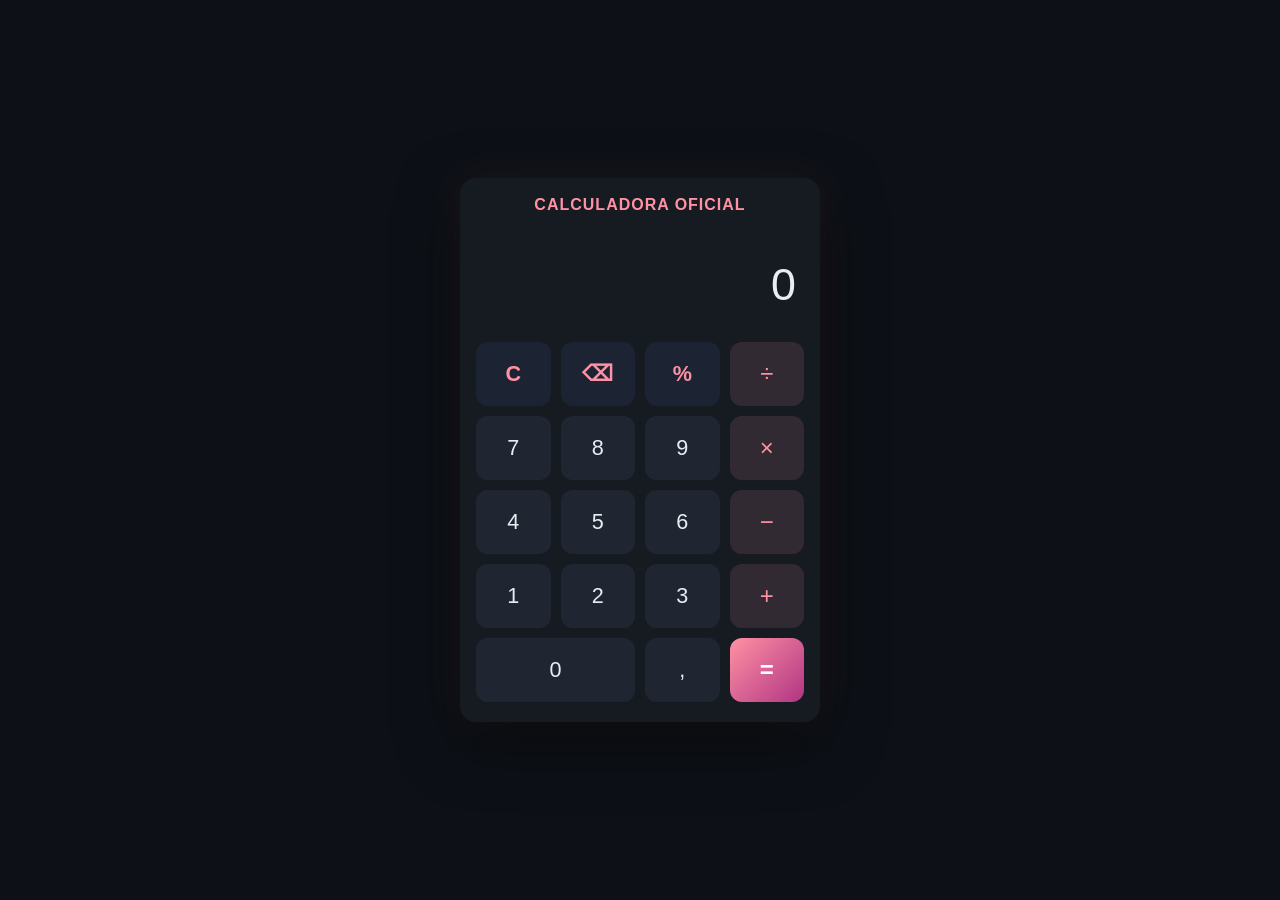
==== calculadoraoficial/index.html @ 5ccef2b5 "Add Calculadora Oficial — web calculator with HTML/CSS/JS Complete calculator application with: - Re" ====
<!DOCTYPE html>
<html lang="pt-BR">
<head>
  <meta charset="UTF-8">
  <meta name="viewport" content="width=device-width, initial-scale=1.0">
  <title>Calculadora Oficial</title>
  <link rel="stylesheet" href="css/styles.css">
</head>
<body>
  <div class="calculator">
    <header class="calculator__header">
      <h1>Calculadora Oficial</h1>
    </header>

    <div class="calculator__display">
      <span class="calculator__expression" id="expression"></span>
      <span class="calculator__result" id="result">0</span>
    </div>

    <div class="calculator__keys">
      <!-- Row 1 -->
      <button class="key key--function" data-action="clear">C</button>
      <button class="key key--function" data-action="backspace">&#9003;</button>
      <button class="key key--function" data-action="percent">%</button>
      <button class="key key--operator" data-action="divide">&divide;</button>

      <!-- Row 2 -->
      <button class="key key--number" data-value="7">7</button>
      <button class="key key--number" data-value="8">8</button>
      <button class="key key--number" data-value="9">9</button>
      <button class="key key--operator" data-action="multiply">&times;</button>

      <!-- Row 3 -->
      <button class="key key--number" data-value="4">4</button>
      <button class="key key--number" data-value="5">5</button>
      <button class="key key--number" data-value="6">6</button>
      <button class="key key--operator" data-action="subtract">&minus;</button>

      <!-- Row 4 -->
      <button class="key key--number" data-value="1">1</button>
      <button class="key key--number" data-value="2">2</button>
      <button class="key key--number" data-value="3">3</button>
      <button class="key key--operator" data-action="add">+</button>

      <!-- Row 5 -->
      <button class="key key--number key--wide" data-value="0">0</button>
      <button class="key key--number" data-action="decimal">,</button>
      <button class="key key--equals" data-action="equals">=</button>
    </div>
  </div>

  <script src="js/calculator.js"></script>
</body>
</html>
---- calculadoraoficial/css/styles.css ----
/* ===== Reset & Base ===== */
*,
*::before,
*::after {
  margin: 0;
  padding: 0;
  box-sizing: border-box;
}

:root {
  --color-primary: #ff91a4;
  --color-accent: #b13583;
  --color-bg: #0d1117;
  --color-surface: #161b22;
  --color-surface-light: #1f2632;
  --color-text: #e6edf3;
  --color-text-muted: #8b949e;
  --color-operator: #ff91a4;
  --color-equals: #b13583;
  --border-radius: 16px;
  --key-radius: 12px;
}

body {
  display: flex;
  justify-content: center;
  align-items: center;
  min-height: 100vh;
  background-color: var(--color-bg);
  font-family: 'Segoe UI', Tahoma, Geneva, Verdana, sans-serif;
  color: var(--color-text);
}

/* ===== Calculator Container ===== */
.calculator {
  width: 100%;
  max-width: 360px;
  background-color: var(--color-surface);
  border-radius: var(--border-radius);
  box-shadow:
    0 20px 60px rgba(0, 0, 0, 0.5),
    0 0 40px rgba(255, 145, 164, 0.08);
  overflow: hidden;
}

/* ===== Header ===== */
.calculator__header {
  text-align: center;
  padding: 18px 20px 10px;
}

.calculator__header h1 {
  font-size: 1rem;
  font-weight: 600;
  color: var(--color-primary);
  letter-spacing: 1px;
  text-transform: uppercase;
}

/* ===== Display ===== */
.calculator__display {
  display: flex;
  flex-direction: column;
  align-items: flex-end;
  padding: 10px 24px 20px;
  min-height: 100px;
  word-break: break-all;
}

.calculator__expression {
  font-size: 1rem;
  color: var(--color-text-muted);
  min-height: 24px;
  transition: color 0.2s;
}

.calculator__result {
  font-size: 2.8rem;
  font-weight: 300;
  color: var(--color-text);
  line-height: 1.2;
  transition: font-size 0.15s ease;
}

.calculator__result.shrink {
  font-size: 2rem;
}

/* ===== Keys Grid ===== */
.calculator__keys {
  display: grid;
  grid-template-columns: repeat(4, 1fr);
  gap: 10px;
  padding: 10px 16px 20px;
}

/* ===== Individual Keys ===== */
.key {
  display: flex;
  justify-content: center;
  align-items: center;
  height: 64px;
  border: none;
  border-radius: var(--key-radius);
  font-size: 1.35rem;
  font-weight: 500;
  cursor: pointer;
  transition: background-color 0.15s, transform 0.1s;
  -webkit-tap-highlight-color: transparent;
  user-select: none;
}

.key:active {
  transform: scale(0.94);
}

/* Number keys */
.key--number {
  background-color: var(--color-surface-light);
  color: var(--color-text);
}

.key--number:hover {
  background-color: #2a3140;
}

/* Function keys (C, backspace, %) */
.key--function {
  background-color: #1c2333;
  color: var(--color-primary);
  font-weight: 600;
}

.key--function:hover {
  background-color: #242d3d;
}

/* Operator keys */
.key--operator {
  background-color: rgba(255, 145, 164, 0.12);
  color: var(--color-operator);
  font-size: 1.5rem;
}

.key--operator:hover {
  background-color: rgba(255, 145, 164, 0.2);
}

.key--operator.active {
  background-color: var(--color-primary);
  color: var(--color-bg);
}

/* Equals key */
.key--equals {
  background: linear-gradient(135deg, var(--color-primary), var(--color-accent));
  color: #fff;
  font-size: 1.5rem;
  font-weight: 700;
}

.key--equals:hover {
  background: linear-gradient(135deg, #ffa4b4, #c43d90);
}

/* Wide key (0) */
.key--wide {
  grid-column: span 2;
}

/* ===== Responsive ===== */
@media (max-width: 400px) {
  .calculator {
    max-width: 100%;
    border-radius: 0;
  }

  .key {
    height: 58px;
    font-size: 1.2rem;
  }

  .calculator__result {
    font-size: 2.2rem;
  }
}
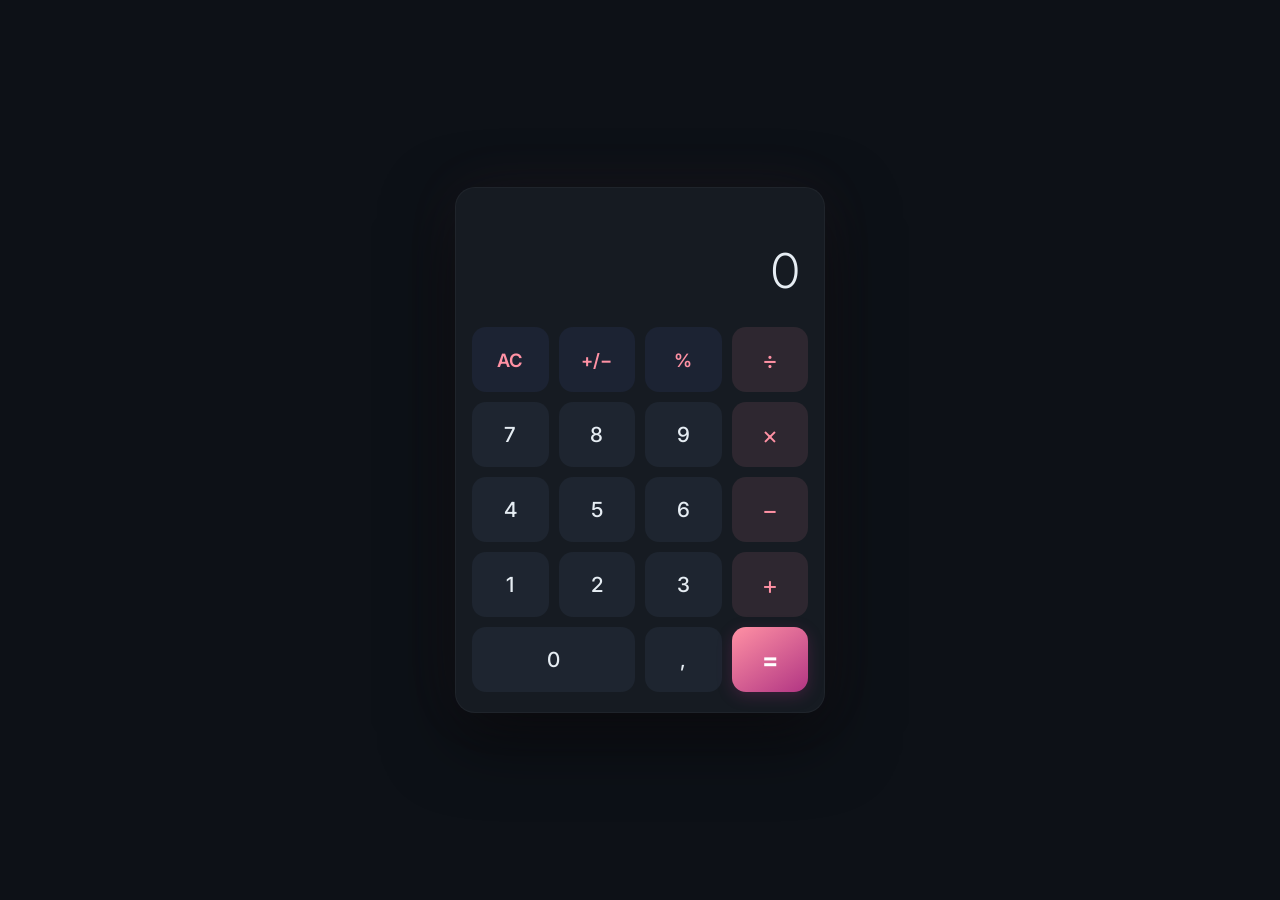
==== commit 3c5ea05b: "Rewrite Calculadora Oficial — fully functional and polished - HTML: Google Fonts (Inter), proper but" ====
--- a/calculadoraoficial/index.html
+++ b/calculadoraoficial/index.html
@@ -4,48 +4,47 @@
   <meta charset="UTF-8">
   <meta name="viewport" content="width=device-width, initial-scale=1.0">
   <title>Calculadora Oficial</title>
+  <link rel="preconnect" href="https://fonts.googleapis.com">
+  <link rel="preconnect" href="https://fonts.gstatic.com" crossorigin>
+  <link href="https://fonts.googleapis.com/css2?family=Inter:wght@300;400;500;600;700&display=swap" rel="stylesheet">
   <link rel="stylesheet" href="css/styles.css">
 </head>
 <body>
   <div class="calculator">
-    <header class="calculator__header">
-      <h1>Calculadora Oficial</h1>
-    </header>
-
     <div class="calculator__display">
-      <span class="calculator__expression" id="expression"></span>
-      <span class="calculator__result" id="result">0</span>
+      <div class="calculator__expression" id="expression"></div>
+      <div class="calculator__result" id="result">0</div>
     </div>
 
-    <div class="calculator__keys">
-      <!-- Row 1 -->
-      <button class="key key--function" data-action="clear">C</button>
-      <button class="key key--function" data-action="backspace">&#9003;</button>
-      <button class="key key--function" data-action="percent">%</button>
-      <button class="key key--operator" data-action="divide">&divide;</button>
+    <div class="calculator__keys" id="keys">
+      <!-- Row 1: Functions + Operator -->
+      <button class="key key--function" data-action="clear" type="button">AC</button>
+      <button class="key key--function" data-action="toggle-sign" type="button">&plus;&sol;&minus;</button>
+      <button class="key key--function" data-action="percent" type="button">%</button>
+      <button class="key key--operator" data-action="divide" type="button">&divide;</button>
 
       <!-- Row 2 -->
-      <button class="key key--number" data-value="7">7</button>
-      <button class="key key--number" data-value="8">8</button>
-      <button class="key key--number" data-value="9">9</button>
-      <button class="key key--operator" data-action="multiply">&times;</button>
+      <button class="key key--number" data-value="7" type="button">7</button>
+      <button class="key key--number" data-value="8" type="button">8</button>
+      <button class="key key--number" data-value="9" type="button">9</button>
+      <button class="key key--operator" data-action="multiply" type="button">&times;</button>
 
       <!-- Row 3 -->
-      <button class="key key--number" data-value="4">4</button>
-      <button class="key key--number" data-value="5">5</button>
-      <button class="key key--number" data-value="6">6</button>
-      <button class="key key--operator" data-action="subtract">&minus;</button>
+      <button class="key key--number" data-value="4" type="button">4</button>
+      <button class="key key--number" data-value="5" type="button">5</button>
+      <button class="key key--number" data-value="6" type="button">6</button>
+      <button class="key key--operator" data-action="subtract" type="button">&minus;</button>
 
       <!-- Row 4 -->
-      <button class="key key--number" data-value="1">1</button>
-      <button class="key key--number" data-value="2">2</button>
-      <button class="key key--number" data-value="3">3</button>
-      <button class="key key--operator" data-action="add">+</button>
+      <button class="key key--number" data-value="1" type="button">1</button>
+      <button class="key key--number" data-value="2" type="button">2</button>
+      <button class="key key--number" data-value="3" type="button">3</button>
+      <button class="key key--operator" data-action="add" type="button">&plus;</button>
 
       <!-- Row 5 -->
-      <button class="key key--number key--wide" data-value="0">0</button>
-      <button class="key key--number" data-action="decimal">,</button>
-      <button class="key key--equals" data-action="equals">=</button>
+      <button class="key key--number key--zero" data-value="0" type="button">0</button>
+      <button class="key key--number" data-action="decimal" type="button">,</button>
+      <button class="key key--equals" data-action="equals" type="button">&equals;</button>
     </div>
   </div>
 
--- a/calculadoraoficial/css/styles.css
+++ b/calculadoraoficial/css/styles.css
@@ -1,4 +1,4 @@
-/* ===== Reset & Base ===== */
+/* ===== Reset ===== */
 *,
 *::before,
 *::after {
@@ -7,54 +7,49 @@
   box-sizing: border-box;
 }
 
+/* ===== Theme Variables ===== */
 :root {
   --color-primary: #ff91a4;
+  --color-primary-hover: #ffa4b4;
   --color-accent: #b13583;
+  --color-accent-hover: #c43d90;
   --color-bg: #0d1117;
   --color-surface: #161b22;
-  --color-surface-light: #1f2632;
+  --color-surface-hover: #1c2333;
+  --color-key: #1e2530;
+  --color-key-hover: #2a3140;
   --color-text: #e6edf3;
   --color-text-muted: #8b949e;
-  --color-operator: #ff91a4;
-  --color-equals: #b13583;
-  --border-radius: 16px;
-  --key-radius: 12px;
-}
-
+  --radius-lg: 20px;
+  --radius-key: 14px;
+  --shadow-glow: 0 0 60px rgba(255, 145, 164, 0.06);
+  --shadow-depth: 0 25px 70px rgba(0, 0, 0, 0.55);
+  --transition-fast: 0.12s ease;
+  --transition-normal: 0.2s ease;
+}
+
+/* ===== Body ===== */
 body {
   display: flex;
   justify-content: center;
   align-items: center;
   min-height: 100vh;
   background-color: var(--color-bg);
-  font-family: 'Segoe UI', Tahoma, Geneva, Verdana, sans-serif;
+  font-family: 'Inter', -apple-system, BlinkMacSystemFont, 'Segoe UI', sans-serif;
   color: var(--color-text);
-}
-
-/* ===== Calculator Container ===== */
+  -webkit-font-smoothing: antialiased;
+  -moz-osx-font-smoothing: grayscale;
+}
+
+/* ===== Calculator Shell ===== */
 .calculator {
   width: 100%;
-  max-width: 360px;
-  background-color: var(--color-surface);
-  border-radius: var(--border-radius);
-  box-shadow:
-    0 20px 60px rgba(0, 0, 0, 0.5),
-    0 0 40px rgba(255, 145, 164, 0.08);
+  max-width: 370px;
+  background: var(--color-surface);
+  border-radius: var(--radius-lg);
+  box-shadow: var(--shadow-depth), var(--shadow-glow);
   overflow: hidden;
-}
-
-/* ===== Header ===== */
-.calculator__header {
-  text-align: center;
-  padding: 18px 20px 10px;
-}
-
-.calculator__header h1 {
-  font-size: 1rem;
-  font-weight: 600;
-  color: var(--color-primary);
-  letter-spacing: 1px;
-  text-transform: uppercase;
+  border: 1px solid rgba(255, 255, 255, 0.04);
 }
 
 /* ===== Display ===== */
@@ -62,28 +57,42 @@
   display: flex;
   flex-direction: column;
   align-items: flex-end;
-  padding: 10px 24px 20px;
-  min-height: 100px;
+  justify-content: flex-end;
+  padding: 28px 24px 20px;
+  min-height: 130px;
+  overflow: hidden;
+}
+
+.calculator__expression {
+  font-size: 0.95rem;
+  font-weight: 400;
+  color: var(--color-text-muted);
+  min-height: 22px;
+  line-height: 1.4;
   word-break: break-all;
-}
-
-.calculator__expression {
-  font-size: 1rem;
-  color: var(--color-text-muted);
-  min-height: 24px;
-  transition: color 0.2s;
+  text-align: right;
+  width: 100%;
+  transition: color var(--transition-normal);
 }
 
 .calculator__result {
-  font-size: 2.8rem;
+  font-size: 3rem;
   font-weight: 300;
   color: var(--color-text);
   line-height: 1.2;
-  transition: font-size 0.15s ease;
+  word-break: break-all;
+  text-align: right;
+  width: 100%;
+  margin-top: 4px;
+  transition: font-size var(--transition-fast);
 }
 
 .calculator__result.shrink {
   font-size: 2rem;
+}
+
+.calculator__result.error {
+  color: #ff6b6b;
 }
 
 /* ===== Keys Grid ===== */
@@ -91,93 +100,173 @@
   display: grid;
   grid-template-columns: repeat(4, 1fr);
   gap: 10px;
-  padding: 10px 16px 20px;
-}
-
-/* ===== Individual Keys ===== */
+  padding: 8px 16px 20px;
+}
+
+/* ===== Base Key ===== */
 .key {
   display: flex;
   justify-content: center;
   align-items: center;
-  height: 64px;
+  height: 65px;
   border: none;
-  border-radius: var(--key-radius);
-  font-size: 1.35rem;
+  border-radius: var(--radius-key);
+  font-family: inherit;
+  font-size: 1.3rem;
   font-weight: 500;
   cursor: pointer;
-  transition: background-color 0.15s, transform 0.1s;
+  outline: none;
+  user-select: none;
   -webkit-tap-highlight-color: transparent;
-  user-select: none;
+  transition:
+    background-color var(--transition-fast),
+    transform var(--transition-fast),
+    box-shadow var(--transition-fast);
+  position: relative;
+  overflow: hidden;
+}
+
+.key::after {
+  content: '';
+  position: absolute;
+  inset: 0;
+  background: radial-gradient(circle at center, rgba(255, 255, 255, 0.15) 0%, transparent 70%);
+  opacity: 0;
+  transition: opacity 0.3s;
+  pointer-events: none;
+}
+
+.key:active::after {
+  opacity: 1;
 }
 
 .key:active {
-  transform: scale(0.94);
-}
-
-/* Number keys */
+  transform: scale(0.92);
+}
+
+/* ===== Number Keys ===== */
 .key--number {
-  background-color: var(--color-surface-light);
+  background-color: var(--color-key);
   color: var(--color-text);
 }
 
 .key--number:hover {
-  background-color: #2a3140;
-}
-
-/* Function keys (C, backspace, %) */
+  background-color: var(--color-key-hover);
+}
+
+/* ===== Function Keys (AC, +/-, %) ===== */
 .key--function {
-  background-color: #1c2333;
+  background-color: var(--color-surface-hover);
   color: var(--color-primary);
   font-weight: 600;
+  font-size: 1.15rem;
 }
 
 .key--function:hover {
   background-color: #242d3d;
 }
 
-/* Operator keys */
+/* ===== Operator Keys ===== */
 .key--operator {
-  background-color: rgba(255, 145, 164, 0.12);
-  color: var(--color-operator);
-  font-size: 1.5rem;
+  background-color: rgba(255, 145, 164, 0.1);
+  color: var(--color-primary);
+  font-size: 1.55rem;
+  font-weight: 400;
 }
 
 .key--operator:hover {
-  background-color: rgba(255, 145, 164, 0.2);
+  background-color: rgba(255, 145, 164, 0.18);
 }
 
 .key--operator.active {
   background-color: var(--color-primary);
   color: var(--color-bg);
-}
-
-/* Equals key */
+  box-shadow: 0 0 20px rgba(255, 145, 164, 0.3);
+}
+
+/* ===== Equals Key ===== */
 .key--equals {
-  background: linear-gradient(135deg, var(--color-primary), var(--color-accent));
+  background: linear-gradient(145deg, var(--color-primary), var(--color-accent));
   color: #fff;
-  font-size: 1.5rem;
+  font-size: 1.55rem;
   font-weight: 700;
+  box-shadow: 0 4px 15px rgba(177, 53, 131, 0.25);
 }
 
 .key--equals:hover {
-  background: linear-gradient(135deg, #ffa4b4, #c43d90);
-}
-
-/* Wide key (0) */
-.key--wide {
+  background: linear-gradient(145deg, var(--color-primary-hover), var(--color-accent-hover));
+  box-shadow: 0 4px 20px rgba(177, 53, 131, 0.35);
+}
+
+/* ===== Zero Key (wide) ===== */
+.key--zero {
   grid-column: span 2;
-}
-
-/* ===== Responsive ===== */
+  justify-content: center;
+}
+
+/* ===== Button Press Animation ===== */
+@keyframes keypress-flash {
+  0% { opacity: 0.5; }
+  100% { opacity: 0; }
+}
+
+.key.pressed::before {
+  content: '';
+  position: absolute;
+  inset: 0;
+  background: rgba(255, 255, 255, 0.08);
+  animation: keypress-flash 0.25s ease-out forwards;
+  pointer-events: none;
+}
+
+/* ===== Responsive (mobile < 400px) ===== */
 @media (max-width: 400px) {
+  body {
+    align-items: flex-end;
+  }
+
   .calculator {
     max-width: 100%;
-    border-radius: 0;
+    border-radius: var(--radius-lg) var(--radius-lg) 0 0;
+    border-bottom: none;
+  }
+
+  .calculator__display {
+    padding: 20px 20px 16px;
+    min-height: 110px;
+  }
+
+  .calculator__result {
+    font-size: 2.6rem;
+  }
+
+  .calculator__keys {
+    gap: 8px;
+    padding: 6px 12px 16px;
   }
 
   .key {
     height: 58px;
     font-size: 1.2rem;
+    border-radius: 12px;
+  }
+
+  .key--operator,
+  .key--equals {
+    font-size: 1.4rem;
+  }
+}
+
+/* ===== Very small screens ===== */
+@media (max-width: 340px) {
+  .calculator__keys {
+    gap: 6px;
+    padding: 4px 8px 12px;
+  }
+
+  .key {
+    height: 52px;
+    font-size: 1.1rem;
   }
 
   .calculator__result {
